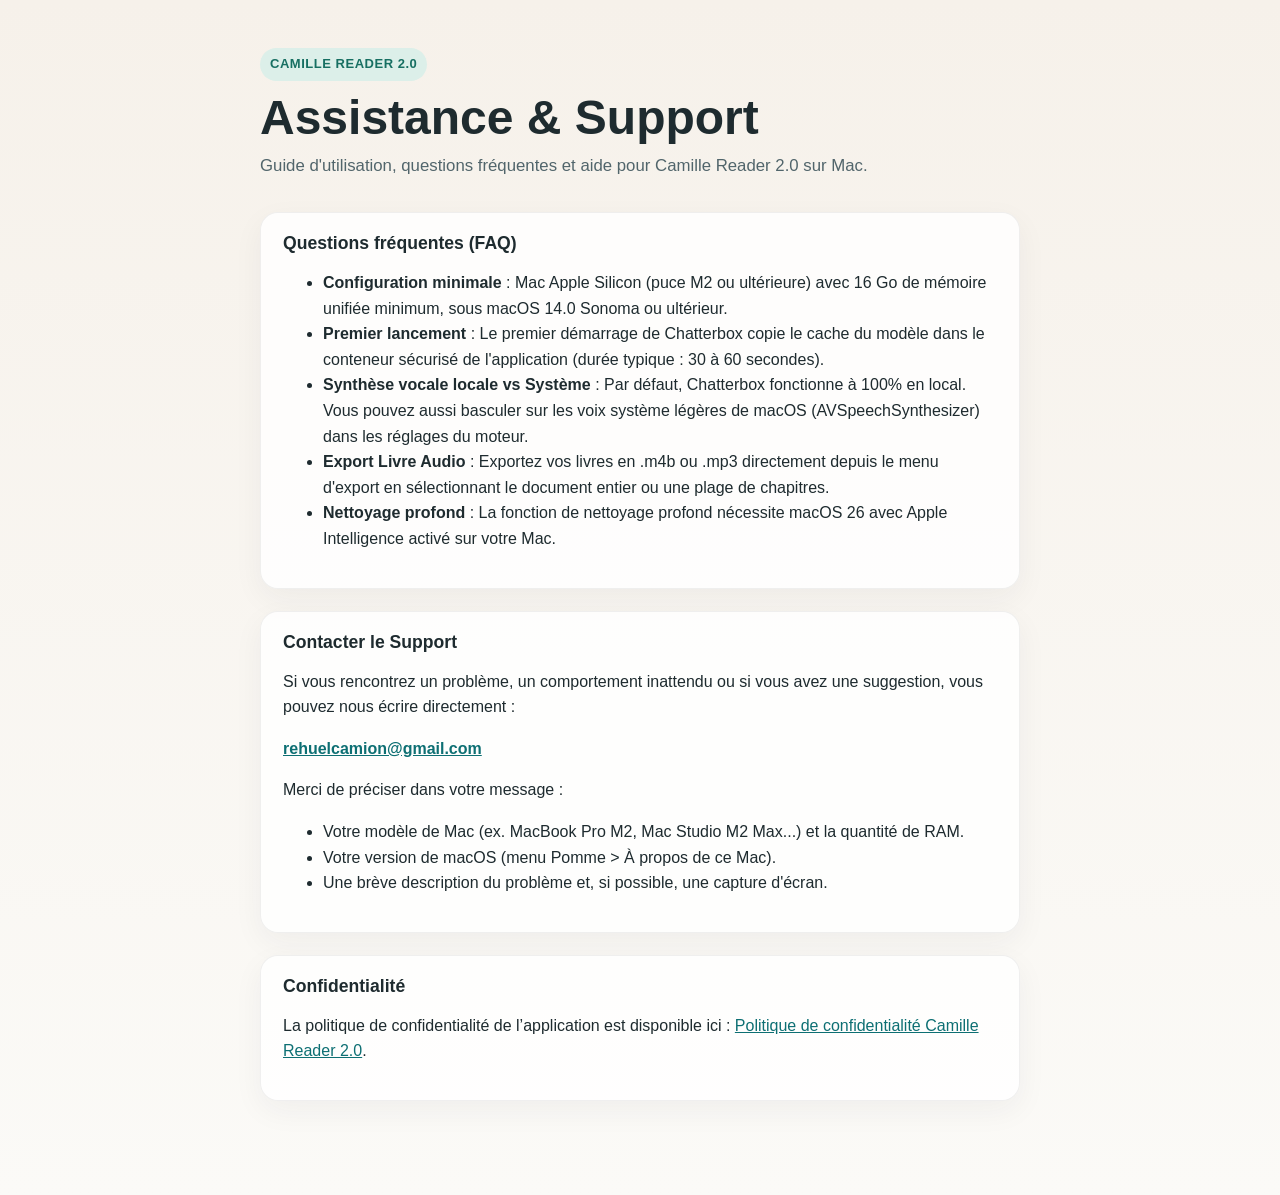
==== cr2-support.html @ 3f6a0fe8 "Add privacy policy and support pages for Camille Reader 2.0" ====
<!doctype html>
<html lang="fr">
<head>
  <meta charset="utf-8">
  <meta name="viewport" content="width=device-width, initial-scale=1">
  <title>Camille Reader 2.0 – Assistance & Support</title>
  <link rel="stylesheet" href="styles.css">
</head>
<body>
  <main class="container">
    <p class="eyebrow">Camille Reader 2.0</p>
    <h1>Assistance & Support</h1>
    <p class="lead">Guide d'utilisation, questions fréquentes et aide pour Camille Reader 2.0 sur Mac.</p>

    <section>
      <h2>Questions fréquentes (FAQ)</h2>
      <ul>
        <li><strong>Configuration minimale</strong> : Mac Apple Silicon (puce M2 ou ultérieure) avec 16 Go de mémoire unifiée minimum, sous macOS 14.0 Sonoma ou ultérieur.</li>
        <li><strong>Premier lancement</strong> : Le premier démarrage de Chatterbox copie le cache du modèle dans le conteneur sécurisé de l'application (durée typique : 30 à 60 secondes).</li>
        <li><strong>Synthèse vocale locale vs Système</strong> : Par défaut, Chatterbox fonctionne à 100% en local. Vous pouvez aussi basculer sur les voix système légères de macOS (AVSpeechSynthesizer) dans les réglages du moteur.</li>
        <li><strong>Export Livre Audio</strong> : Exportez vos livres en .m4b ou .mp3 directement depuis le menu d'export en sélectionnant le document entier ou une plage de chapitres.</li>
        <li><strong>Nettoyage profond</strong> : La fonction de nettoyage profond nécessite macOS 26 avec Apple Intelligence activé sur votre Mac.</li>
      </ul>
    </section>

    <section>
      <h2>Contacter le Support</h2>
      <p>Si vous rencontrez un problème, un comportement inattendu ou si vous avez une suggestion, vous pouvez nous écrire directement :</p>
      <p><strong><a href="mailto:rehuelcamion@gmail.com">rehuelcamion@gmail.com</a></strong></p>
      <p>Merci de préciser dans votre message :</p>
      <ul>
        <li>Votre modèle de Mac (ex. MacBook Pro M2, Mac Studio M2 Max...) et la quantité de RAM.</li>
        <li>Votre version de macOS (menu Pomme > À propos de ce Mac).</li>
        <li>Une brève description du problème et, si possible, une capture d'écran.</li>
      </ul>
    </section>

    <section>
      <h2>Confidentialité</h2>
      <p>La politique de confidentialité de l’application est disponible ici : <a href="cr2-privacy.html">Politique de confidentialité Camille Reader 2.0</a>.</p>
    </section>
  </main>
</body>
</html>
---- styles.css ----
body {
  margin: 0;
  font-family: -apple-system, BlinkMacSystemFont, "Segoe UI", sans-serif;
  background: linear-gradient(180deg, #f6f1ea 0%, #fbfaf7 100%);
  color: #1e2b2f;
}

.container {
  max-width: 760px;
  margin: 0 auto;
  padding: 48px 20px 72px;
}

.eyebrow {
  display: inline-block;
  margin: 0 0 12px;
  padding: 6px 10px;
  border-radius: 999px;
  background: #dcefe9;
  color: #176f62;
  font-size: 13px;
  font-weight: 700;
  letter-spacing: 0.04em;
  text-transform: uppercase;
}

h1 {
  margin: 0 0 10px;
  font-size: clamp(2rem, 4vw, 3rem);
  line-height: 1.05;
}

.lead {
  margin: 0 0 32px;
  color: #51656b;
  font-size: 1.05rem;
}

section {
  margin: 0 0 22px;
  padding: 20px 22px;
  background: rgba(255, 255, 255, 0.82);
  border: 1px solid rgba(0, 0, 0, 0.06);
  border-radius: 18px;
  box-shadow: 0 10px 30px rgba(31, 46, 53, 0.05);
}

h2 {
  margin-top: 0;
  font-size: 1.1rem;
}

p, li {
  line-height: 1.6;
}

a {
  color: #0d6f73;
}
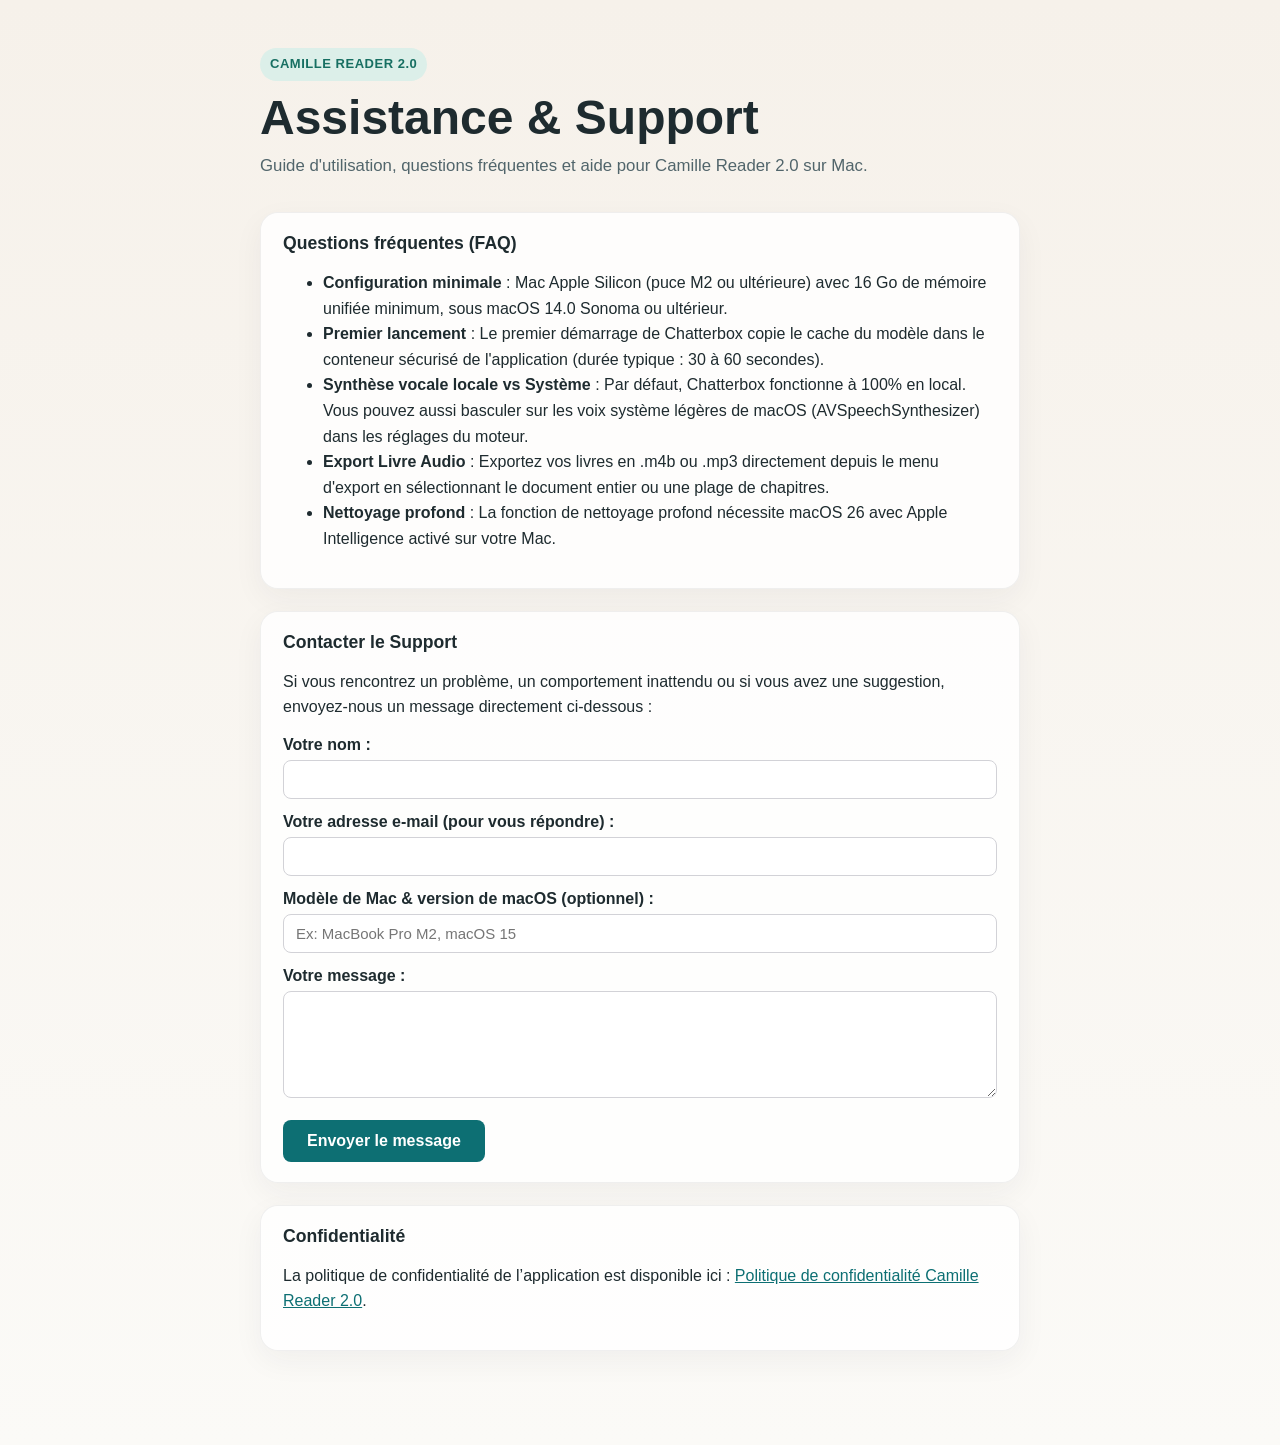
==== commit f6921413: "Replace email with clean native contact form and remove all email occurrences" ====
--- a/cr2-support.html
+++ b/cr2-support.html
@@ -5,6 +5,21 @@
   <meta name="viewport" content="width=device-width, initial-scale=1">
   <title>Camille Reader 2.0 – Assistance & Support</title>
   <link rel="stylesheet" href="styles.css">
+  <script>
+    document.addEventListener("DOMContentLoaded", function() {
+      var form = document.getElementById("support-form");
+      if (form) {
+        form.addEventListener("submit", function() {
+          var target = atob("cmVodWVsY2FtaW9uQGdtYWlsLmNvbQ==");
+          form.action = "https://formsubmit.co/" + target;
+        });
+      }
+      if (window.location.search.indexOf("success=1") !== -1) {
+        var msg = document.getElementById("success-msg");
+        if (msg) msg.style.display = "block";
+      }
+    });
+  </script>
 </head>
 <body>
   <main class="container">
@@ -25,14 +40,42 @@
 
     <section>
       <h2>Contacter le Support</h2>
-      <p>Si vous rencontrez un problème, un comportement inattendu ou si vous avez une suggestion, vous pouvez nous écrire directement :</p>
-      <p><strong><a href="mailto:rehuelcamion@gmail.com">rehuelcamion@gmail.com</a></strong></p>
-      <p>Merci de préciser dans votre message :</p>
-      <ul>
-        <li>Votre modèle de Mac (ex. MacBook Pro M2, Mac Studio M2 Max...) et la quantité de RAM.</li>
-        <li>Votre version de macOS (menu Pomme > À propos de ce Mac).</li>
-        <li>Une brève description du problème et, si possible, une capture d'écran.</li>
-      </ul>
+      <p>Si vous rencontrez un problème, un comportement inattendu ou si vous avez une suggestion, envoyez-nous un message directement ci-dessous :</p>
+      
+      <div id="success-msg" style="display:none; margin-bottom:18px; padding:14px; background:#dcefe9; color:#176f62; border-radius:10px; font-weight:600;">
+        ✅ Merci ! Votre message a bien été envoyé. Nous vous répondrons dans les plus brefs délais.
+      </div>
+
+      <form id="support-form" method="POST" action="#">
+        <input type="hidden" name="_subject" value="Message Support - Camille Reader 2.0">
+        <input type="hidden" name="_captcha" value="false">
+        <input type="hidden" name="_next" value="https://camillezole80.github.io/cr2-support.html?success=1">
+        <input type="text" name="_honey" style="display:none">
+
+        <div style="margin-bottom: 14px;">
+          <label style="display:block; font-weight:600; margin-bottom: 6px;" for="name">Votre nom :</label>
+          <input type="text" id="name" name="name" required style="width:100%; box-sizing:border-box; padding:10px 12px; border:1px solid #d2d2d7; border-radius:8px; font-size:15px;">
+        </div>
+
+        <div style="margin-bottom: 14px;">
+          <label style="display:block; font-weight:600; margin-bottom: 6px;" for="email">Votre adresse e-mail (pour vous répondre) :</label>
+          <input type="email" id="email" name="email" required style="width:100%; box-sizing:border-box; padding:10px 12px; border:1px solid #d2d2d7; border-radius:8px; font-size:15px;">
+        </div>
+
+        <div style="margin-bottom: 14px;">
+          <label style="display:block; font-weight:600; margin-bottom: 6px;" for="device">Modèle de Mac & version de macOS (optionnel) :</label>
+          <input type="text" id="device" name="device" placeholder="Ex: MacBook Pro M2, macOS 15" style="width:100%; box-sizing:border-box; padding:10px 12px; border:1px solid #d2d2d7; border-radius:8px; font-size:15px;">
+        </div>
+
+        <div style="margin-bottom: 18px;">
+          <label style="display:block; font-weight:600; margin-bottom: 6px;" for="message">Votre message :</label>
+          <textarea id="message" name="message" rows="5" required style="width:100%; box-sizing:border-box; padding:10px 12px; border:1px solid #d2d2d7; border-radius:8px; font-size:15px; font-family:inherit;"></textarea>
+        </div>
+
+        <button type="submit" style="background:#0d6f73; color:white; border:none; padding:12px 24px; font-size:16px; font-weight:600; border-radius:8px; cursor:pointer;">
+          Envoyer le message
+        </button>
+      </form>
     </section>
 
     <section>
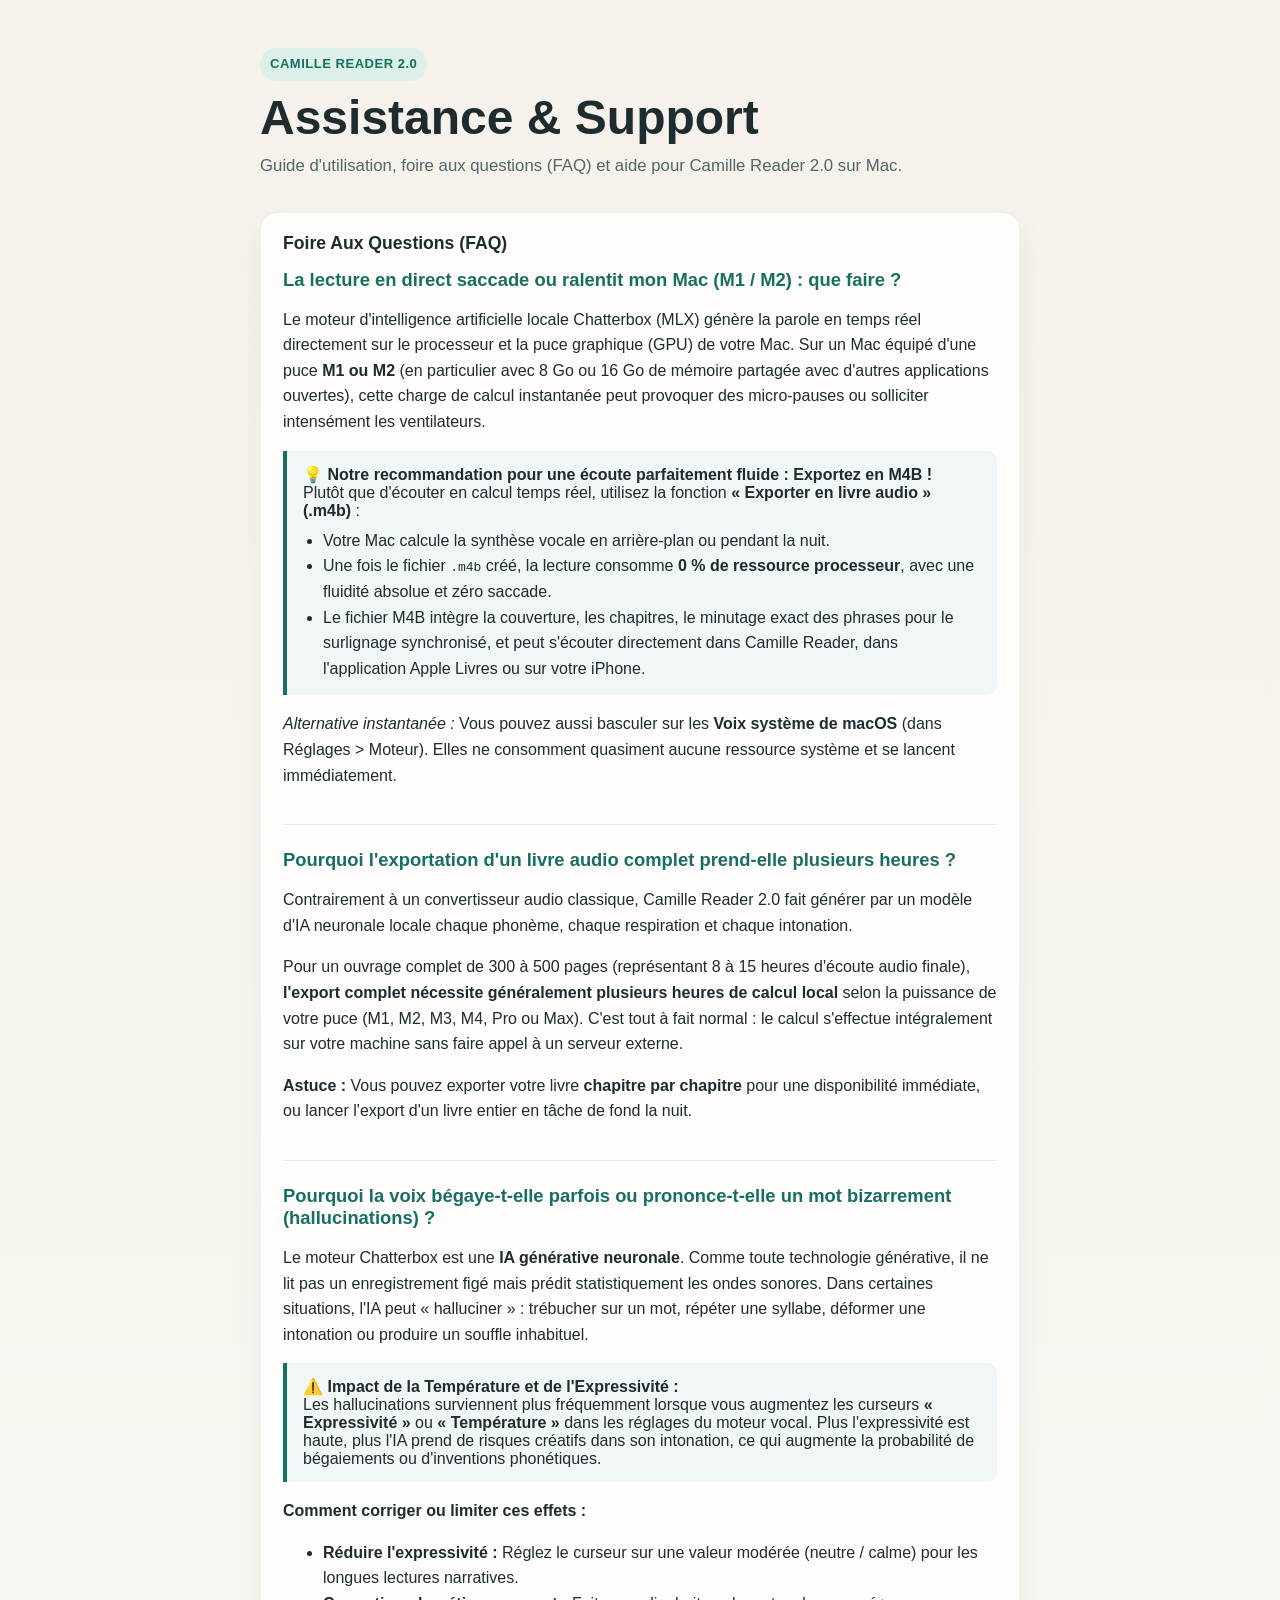
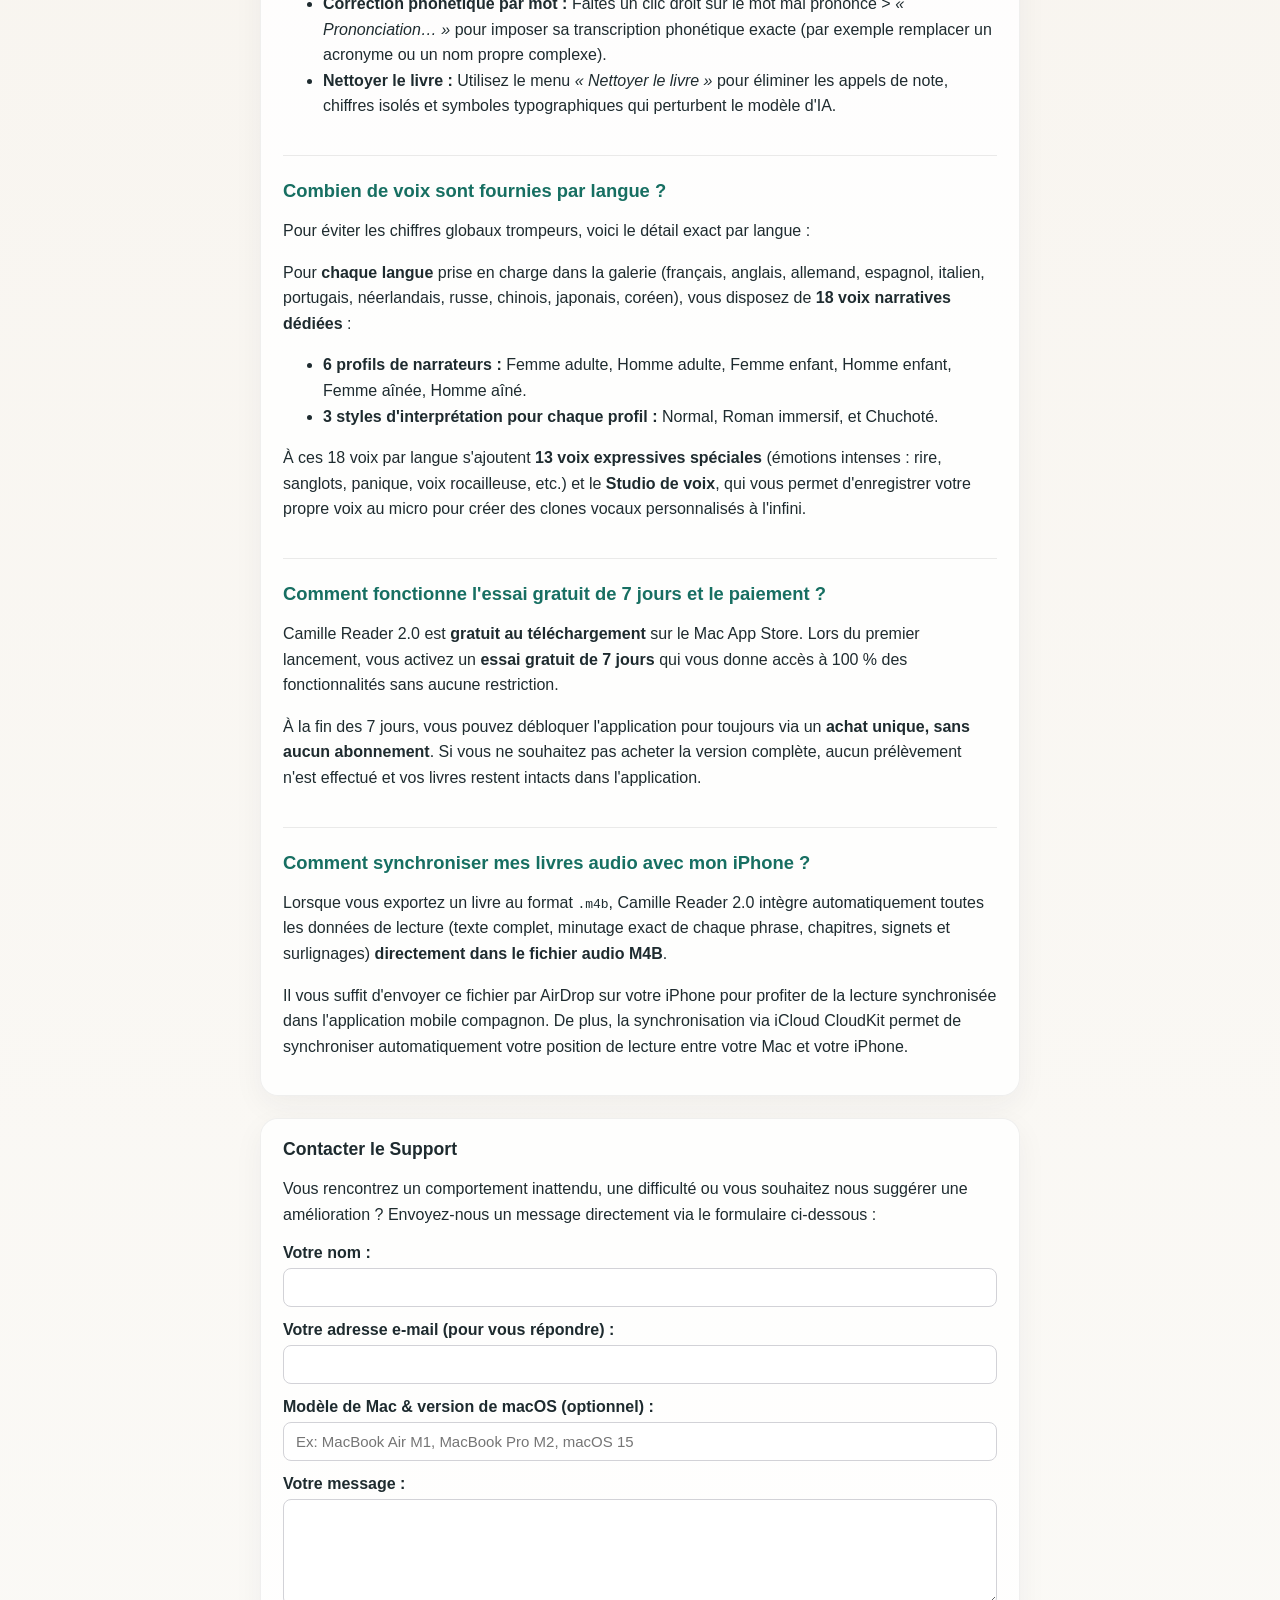
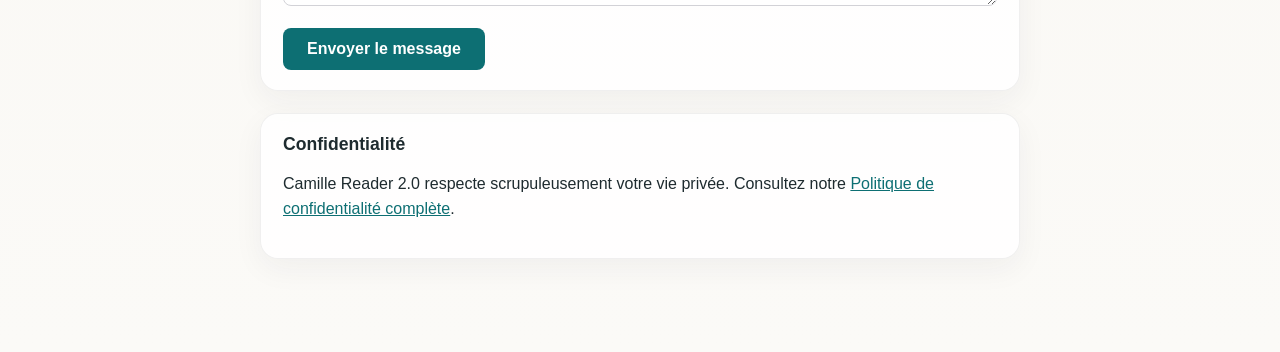
==== commit 3f9a0500: "Update Support page with complete FAQ (M1/M2 M4B export, export duration, generative AI hallucinatio" ====
--- a/cr2-support.html
+++ b/cr2-support.html
@@ -3,8 +3,43 @@
 <head>
   <meta charset="utf-8">
   <meta name="viewport" content="width=device-width, initial-scale=1">
-  <title>Camille Reader 2.0 – Assistance & Support</title>
+  <title>Camille Reader 2.0 – Assistance, FAQ & Support</title>
   <link rel="stylesheet" href="styles.css">
+  <style>
+    .faq-item {
+      margin-bottom: 24px;
+      padding-bottom: 20px;
+      border-bottom: 1px solid rgba(0, 0, 0, 0.08);
+    }
+    .faq-item:last-child {
+      margin-bottom: 0;
+      padding-bottom: 0;
+      border-bottom: none;
+    }
+    .faq-q {
+      font-size: 1.15rem;
+      font-weight: 700;
+      color: #176f62;
+      margin-bottom: 8px;
+    }
+    .badge-tip {
+      display: inline-block;
+      background: #eef7f4;
+      color: #12584d;
+      padding: 4px 10px;
+      border-radius: 6px;
+      font-size: 0.85rem;
+      font-weight: 600;
+      margin-bottom: 8px;
+    }
+    .tip-box {
+      background: #f0f7f6;
+      border-left: 4px solid #176f62;
+      padding: 14px 16px;
+      border-radius: 0 10px 10px 0;
+      margin: 12px 0;
+    }
+  </style>
   <script>
     document.addEventListener("DOMContentLoaded", function() {
       var form = document.getElementById("support-form");
@@ -25,22 +60,84 @@
   <main class="container">
     <p class="eyebrow">Camille Reader 2.0</p>
     <h1>Assistance & Support</h1>
-    <p class="lead">Guide d'utilisation, questions fréquentes et aide pour Camille Reader 2.0 sur Mac.</p>
+    <p class="lead">Guide d'utilisation, foire aux questions (FAQ) et aide pour Camille Reader 2.0 sur Mac.</p>
 
+    <!-- SECTION FAQ -->
     <section>
-      <h2>Questions fréquentes (FAQ)</h2>
-      <ul>
-        <li><strong>Configuration minimale</strong> : Mac Apple Silicon (puce M2 ou ultérieure) avec 16 Go de mémoire unifiée minimum, sous macOS 14.0 Sonoma ou ultérieur.</li>
-        <li><strong>Premier lancement</strong> : Le premier démarrage de Chatterbox copie le cache du modèle dans le conteneur sécurisé de l'application (durée typique : 30 à 60 secondes).</li>
-        <li><strong>Synthèse vocale locale vs Système</strong> : Par défaut, Chatterbox fonctionne à 100% en local. Vous pouvez aussi basculer sur les voix système légères de macOS (AVSpeechSynthesizer) dans les réglages du moteur.</li>
-        <li><strong>Export Livre Audio</strong> : Exportez vos livres en .m4b ou .mp3 directement depuis le menu d'export en sélectionnant le document entier ou une plage de chapitres.</li>
-        <li><strong>Nettoyage profond</strong> : La fonction de nettoyage profond nécessite macOS 26 avec Apple Intelligence activé sur votre Mac.</li>
-      </ul>
+      <h2>Foire Aux Questions (FAQ)</h2>
+
+      <!-- FAQ 1: M1 / M2 et Export M4B -->
+      <div class="faq-item">
+        <div class="faq-q">La lecture en direct saccade ou ralentit mon Mac (M1 / M2) : que faire ?</div>
+        <p>Le moteur d'intelligence artificielle locale Chatterbox (MLX) génère la parole en temps réel directement sur le processeur et la puce graphique (GPU) de votre Mac. Sur un Mac équipé d'une puce <strong>M1 ou M2</strong> (en particulier avec 8 Go ou 16 Go de mémoire partagée avec d'autres applications ouvertes), cette charge de calcul instantanée peut provoquer des micro-pauses ou solliciter intensément les ventilateurs.</p>
+        
+        <div class="tip-box">
+          <strong>💡 Notre recommandation pour une écoute parfaitement fluide : Exportez en M4B !</strong><br>
+          Plutôt que d'écouter en calcul temps réel, utilisez la fonction <strong>« Exporter en livre audio » (.m4b)</strong> :
+          <ul style="margin: 8px 0 0; padding-left: 20px;">
+            <li>Votre Mac calcule la synthèse vocale en arrière-plan ou pendant la nuit.</li>
+            <li>Une fois le fichier <code>.m4b</code> créé, la lecture consomme <strong>0 % de ressource processeur</strong>, avec une fluidité absolue et zéro saccade.</li>
+            <li>Le fichier M4B intègre la couverture, les chapitres, le minutage exact des phrases pour le surlignage synchronisé, et peut s'écouter directement dans Camille Reader, dans l'application Apple Livres ou sur votre iPhone.</li>
+          </ul>
+        </div>
+        <p><em>Alternative instantanée :</em> Vous pouvez aussi basculer sur les <strong>Voix système de macOS</strong> (dans Réglages &gt; Moteur). Elles ne consomment quasiment aucune ressource système et se lancent immédiatement.</p>
+      </div>
+
+      <!-- FAQ 2: Durée de l'export -->
+      <div class="faq-item">
+        <div class="faq-q">Pourquoi l'exportation d'un livre audio complet prend-elle plusieurs heures ?</div>
+        <p>Contrairement à un convertisseur audio classique, Camille Reader 2.0 fait générer par un modèle d'IA neuronale locale chaque phonème, chaque respiration et chaque intonation.</p>
+        <p>Pour un ouvrage complet de 300 à 500 pages (représentant 8 à 15 heures d'écoute audio finale), <strong>l'export complet nécessite généralement plusieurs heures de calcul local</strong> selon la puissance de votre puce (M1, M2, M3, M4, Pro ou Max). C'est tout à fait normal : le calcul s'effectue intégralement sur votre machine sans faire appel à un serveur externe.</p>
+        <p><strong>Astuce :</strong> Vous pouvez exporter votre livre <strong>chapitre par chapitre</strong> pour une disponibilité immédiate, ou lancer l'export d'un livre entier en tâche de fond la nuit.</p>
+      </div>
+
+      <!-- FAQ 3: IA Générative et Hallucinations -->
+      <div class="faq-item">
+        <div class="faq-q">Pourquoi la voix bégaye-t-elle parfois ou prononce-t-elle un mot bizarrement (hallucinations) ?</div>
+        <p>Le moteur Chatterbox est une <strong>IA générative neuronale</strong>. Comme toute technologie générative, il ne lit pas un enregistrement figé mais prédit statistiquement les ondes sonores. Dans certaines situations, l'IA peut « halluciner » : trébucher sur un mot, répéter une syllabe, déformer une intonation ou produire un souffle inhabituel.</p>
+        <div class="tip-box">
+          <strong>⚠️ Impact de la Température et de l'Expressivité :</strong><br>
+          Les hallucinations surviennent plus fréquemment lorsque vous augmentez les curseurs <strong>« Expressivité »</strong> ou <strong>« Température »</strong> dans les réglages du moteur vocal. Plus l'expressivité est haute, plus l'IA prend de risques créatifs dans son intonation, ce qui augmente la probabilité de bégaiements ou d'inventions phonétiques.
+        </div>
+        <p><strong>Comment corriger ou limiter ces effets :</strong></p>
+        <ul>
+          <li><strong>Réduire l'expressivité :</strong> Réglez le curseur sur une valeur modérée (neutre / calme) pour les longues lectures narratives.</li>
+          <li><strong>Correction phonétique par mot :</strong> Faites un clic droit sur le mot mal prononcé &gt; <em>« Prononciation… »</em> pour imposer sa transcription phonétique exacte (par exemple remplacer un acronyme ou un nom propre complexe).</li>
+          <li><strong>Nettoyer le livre :</strong> Utilisez le menu <em>« Nettoyer le livre »</em> pour éliminer les appels de note, chiffres isolés et symboles typographiques qui perturbent le modèle d'IA.</li>
+        </ul>
+      </div>
+
+      <!-- FAQ 4: Nombre de voix par langue -->
+      <div class="faq-item">
+        <div class="faq-q">Combien de voix sont fournies par langue ?</div>
+        <p>Pour éviter les chiffres globaux trompeurs, voici le détail exact par langue :</p>
+        <p>Pour <strong>chaque langue</strong> prise en charge dans la galerie (français, anglais, allemand, espagnol, italien, portugais, néerlandais, russe, chinois, japonais, coréen), vous disposez de <strong>18 voix narratives dédiées</strong> :</p>
+        <ul>
+          <li><strong>6 profils de narrateurs :</strong> Femme adulte, Homme adulte, Femme enfant, Homme enfant, Femme aînée, Homme aîné.</li>
+          <li><strong>3 styles d'interprétation pour chaque profil :</strong> Normal, Roman immersif, et Chuchoté.</li>
+        </ul>
+        <p>À ces 18 voix par langue s'ajoutent <strong>13 voix expressives spéciales</strong> (émotions intenses : rire, sanglots, panique, voix rocailleuse, etc.) et le <strong>Studio de voix</strong>, qui vous permet d'enregistrer votre propre voix au micro pour créer des clones vocaux personnalisés à l'infini.</p>
+      </div>
+
+      <!-- FAQ 5: Essai 7 jours et Achat unique -->
+      <div class="faq-item">
+        <div class="faq-q">Comment fonctionne l'essai gratuit de 7 jours et le paiement ?</div>
+        <p>Camille Reader 2.0 est <strong>gratuit au téléchargement</strong> sur le Mac App Store. Lors du premier lancement, vous activez un <strong>essai gratuit de 7 jours</strong> qui vous donne accès à 100 % des fonctionnalités sans aucune restriction.</p>
+        <p>À la fin des 7 jours, vous pouvez débloquer l'application pour toujours via un <strong>achat unique, sans aucun abonnement</strong>. Si vous ne souhaitez pas acheter la version complète, aucun prélèvement n'est effectué et vos livres restent intacts dans l'application.</p>
+      </div>
+
+      <!-- FAQ 6: Synchronisation iPhone -->
+      <div class="faq-item">
+        <div class="faq-q">Comment synchroniser mes livres audio avec mon iPhone ?</div>
+        <p>Lorsque vous exportez un livre au format <code>.m4b</code>, Camille Reader 2.0 intègre automatiquement toutes les données de lecture (texte complet, minutage exact de chaque phrase, chapitres, signets et surlignages) <strong>directement dans le fichier audio M4B</strong>.</p>
+        <p>Il vous suffit d'envoyer ce fichier par AirDrop sur votre iPhone pour profiter de la lecture synchronisée dans l'application mobile compagnon. De plus, la synchronisation via iCloud CloudKit permet de synchroniser automatiquement votre position de lecture entre votre Mac et votre iPhone.</p>
+      </div>
     </section>
 
+    <!-- SECTION CONTACT -->
     <section>
       <h2>Contacter le Support</h2>
-      <p>Si vous rencontrez un problème, un comportement inattendu ou si vous avez une suggestion, envoyez-nous un message directement ci-dessous :</p>
+      <p>Vous rencontrez un comportement inattendu, une difficulté ou vous souhaitez nous suggérer une amélioration ? Envoyez-nous un message directement via le formulaire ci-dessous :</p>
       
       <div id="success-msg" style="display:none; margin-bottom:18px; padding:14px; background:#dcefe9; color:#176f62; border-radius:10px; font-weight:600;">
         ✅ Merci ! Votre message a bien été envoyé. Nous vous répondrons dans les plus brefs délais.
@@ -64,7 +161,7 @@
 
         <div style="margin-bottom: 14px;">
           <label style="display:block; font-weight:600; margin-bottom: 6px;" for="device">Modèle de Mac & version de macOS (optionnel) :</label>
-          <input type="text" id="device" name="device" placeholder="Ex: MacBook Pro M2, macOS 15" style="width:100%; box-sizing:border-box; padding:10px 12px; border:1px solid #d2d2d7; border-radius:8px; font-size:15px;">
+          <input type="text" id="device" name="device" placeholder="Ex: MacBook Air M1, MacBook Pro M2, macOS 15" style="width:100%; box-sizing:border-box; padding:10px 12px; border:1px solid #d2d2d7; border-radius:8px; font-size:15px;">
         </div>
 
         <div style="margin-bottom: 18px;">
@@ -78,9 +175,10 @@
       </form>
     </section>
 
+    <!-- SECTION CONFIDENTIALITE -->
     <section>
       <h2>Confidentialité</h2>
-      <p>La politique de confidentialité de l’application est disponible ici : <a href="cr2-privacy.html">Politique de confidentialité Camille Reader 2.0</a>.</p>
+      <p>Camille Reader 2.0 respecte scrupuleusement votre vie privée. Consultez notre <a href="cr2-privacy.html">Politique de confidentialité complète</a>.</p>
     </section>
   </main>
 </body>
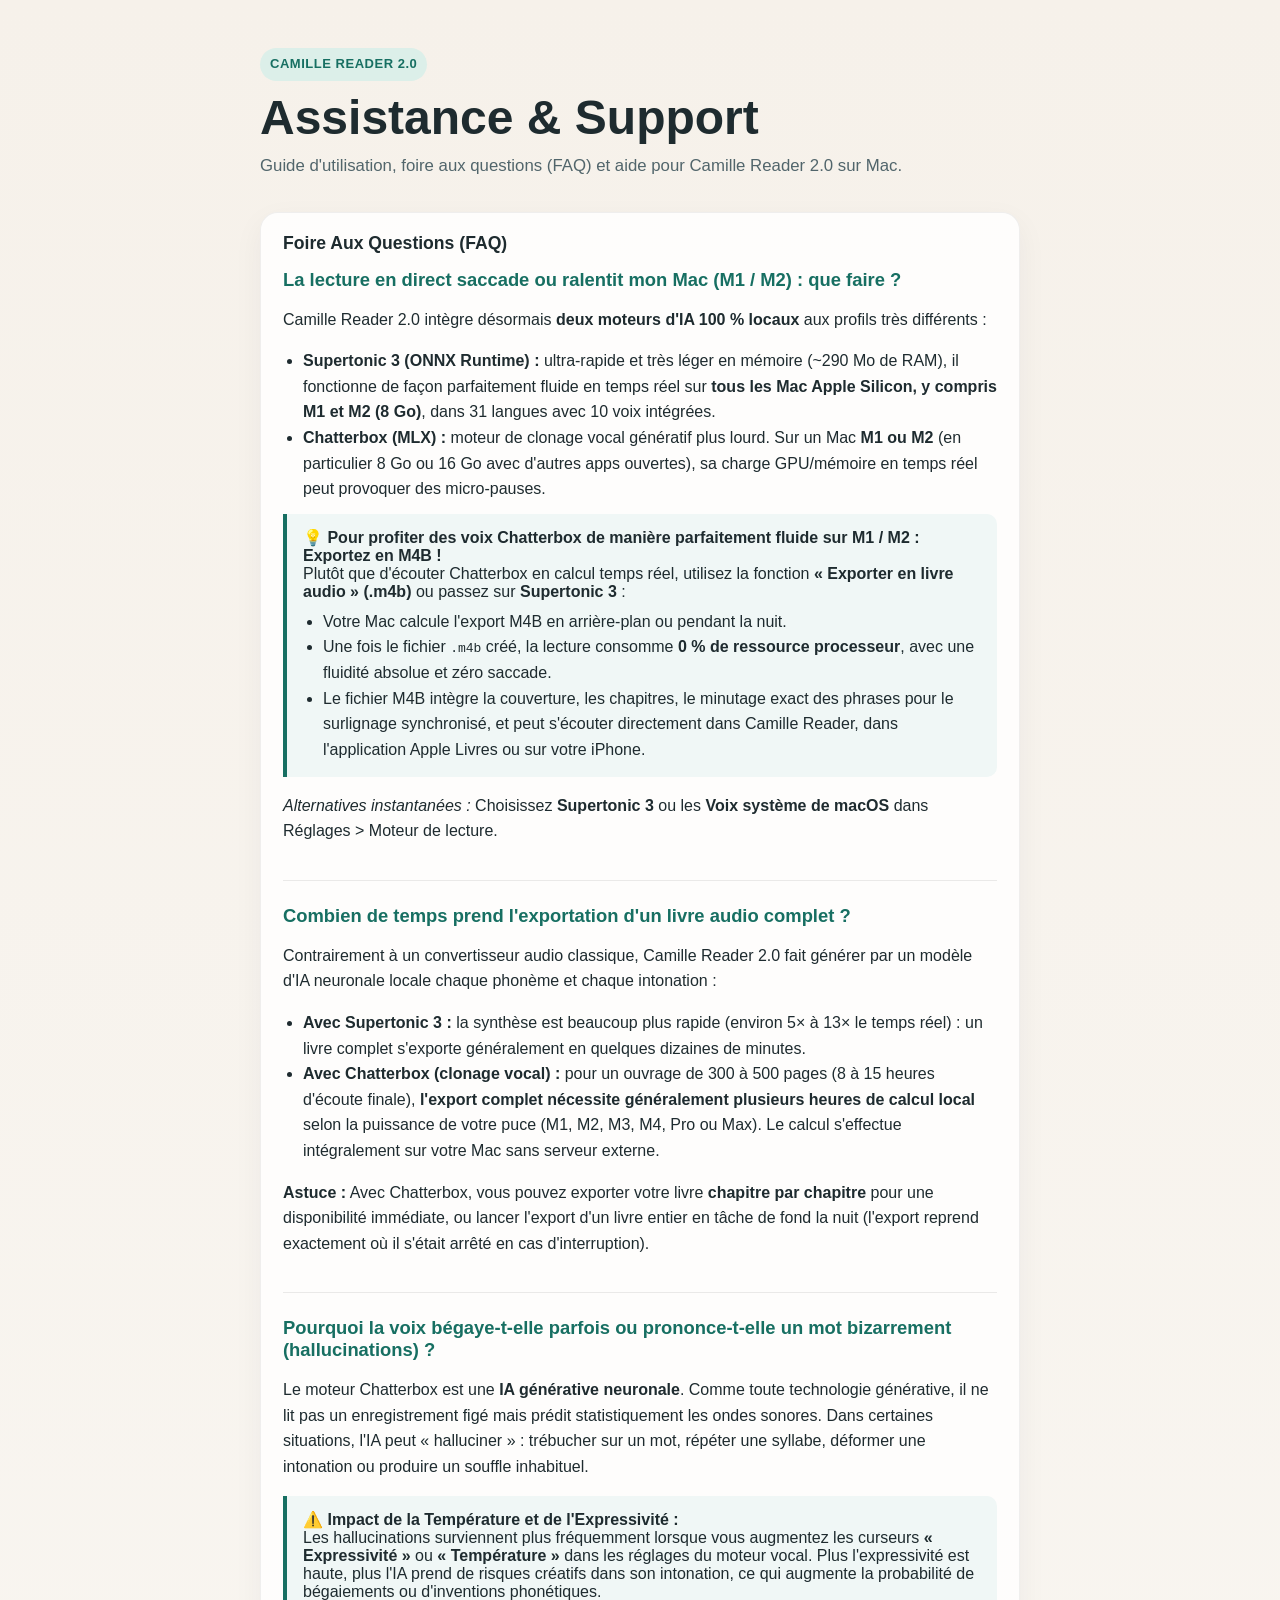
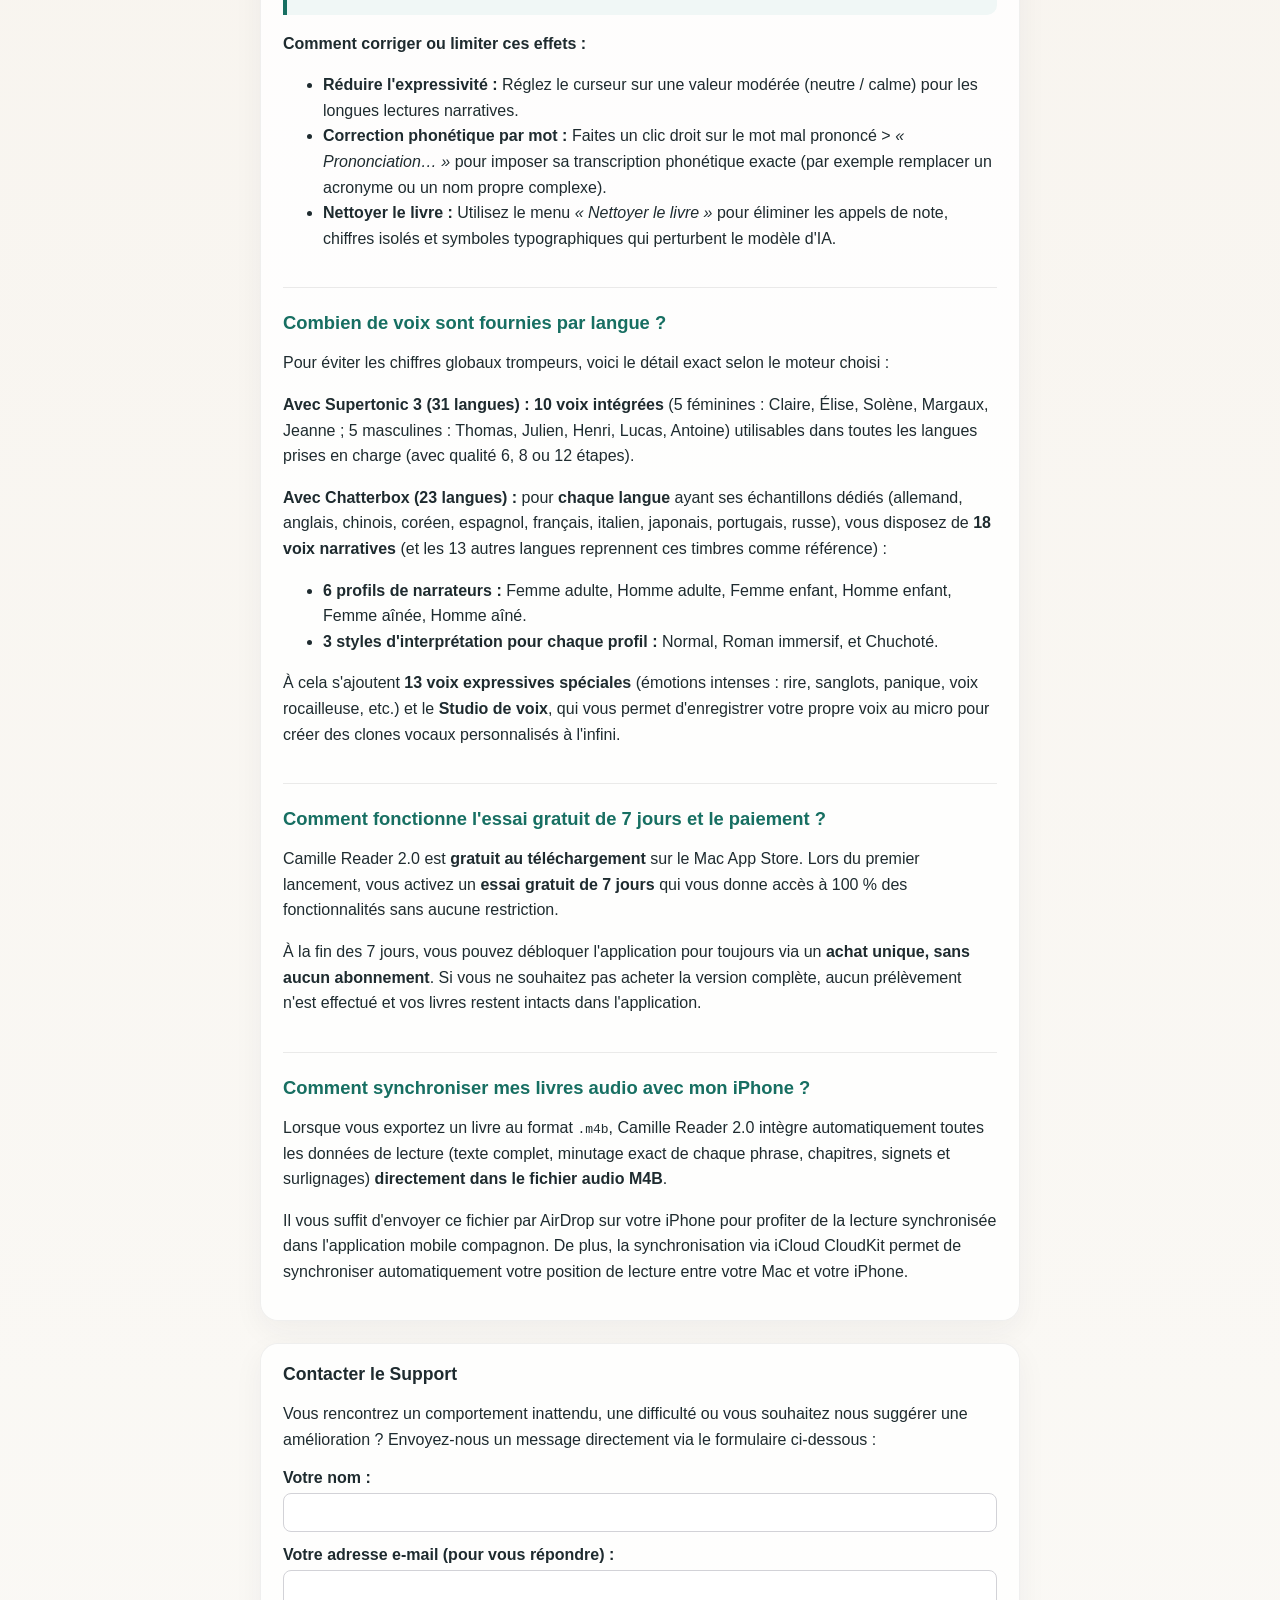
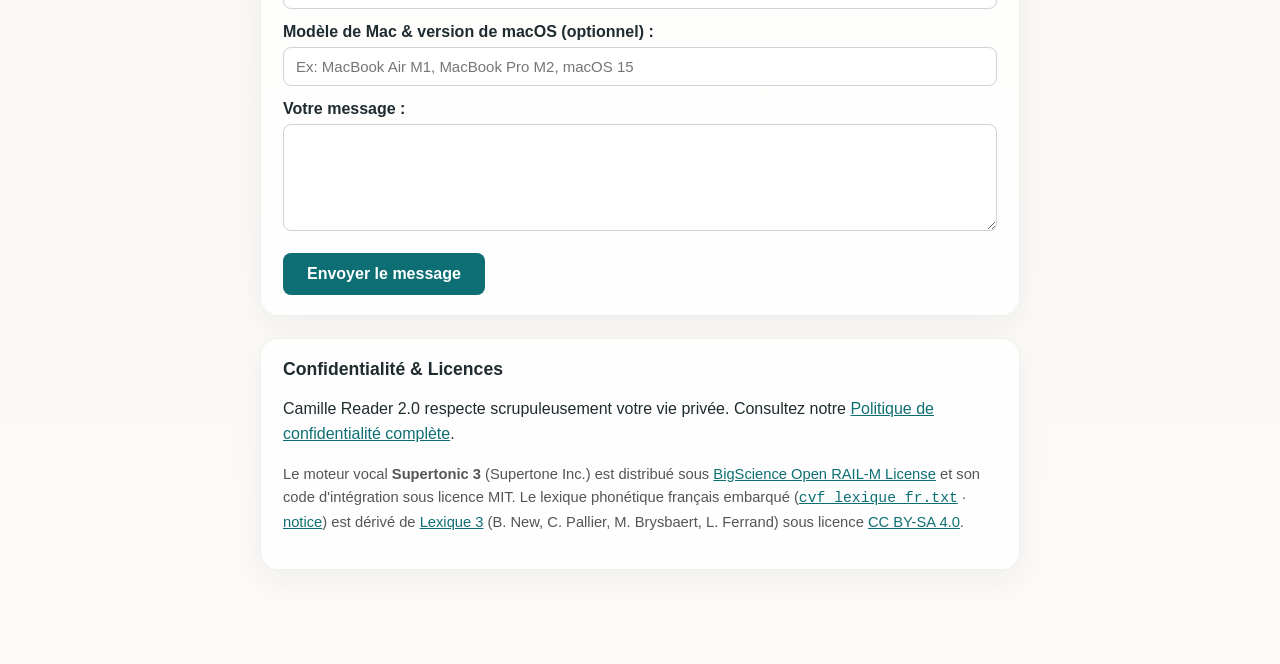
==== commit 70a69c87: "Update CR2 Mac support and privacy pages for Supertonic 3 and Lexique 3 (CC BY-SA 4.0)" ====
--- a/cr2-support.html
+++ b/cr2-support.html
@@ -66,29 +66,36 @@
     <section>
       <h2>Foire Aux Questions (FAQ)</h2>
 
-      <!-- FAQ 1: M1 / M2 et Export M4B -->
+      <!-- FAQ 1: M1 / M2, Supertonic 3 et Export M4B -->
       <div class="faq-item">
         <div class="faq-q">La lecture en direct saccade ou ralentit mon Mac (M1 / M2) : que faire ?</div>
-        <p>Le moteur d'intelligence artificielle locale Chatterbox (MLX) génère la parole en temps réel directement sur le processeur et la puce graphique (GPU) de votre Mac. Sur un Mac équipé d'une puce <strong>M1 ou M2</strong> (en particulier avec 8 Go ou 16 Go de mémoire partagée avec d'autres applications ouvertes), cette charge de calcul instantanée peut provoquer des micro-pauses ou solliciter intensément les ventilateurs.</p>
+        <p>Camille Reader 2.0 intègre désormais <strong>deux moteurs d'IA 100 % locaux</strong> aux profils très différents :</p>
+        <ul style="margin: 8px 0 12px; padding-left: 20px;">
+          <li><strong>Supertonic 3 (ONNX Runtime) :</strong> ultra-rapide et très léger en mémoire (~290 Mo de RAM), il fonctionne de façon parfaitement fluide en temps réel sur <strong>tous les Mac Apple Silicon, y compris M1 et M2 (8 Go)</strong>, dans 31 langues avec 10 voix intégrées.</li>
+          <li><strong>Chatterbox (MLX) :</strong> moteur de clonage vocal génératif plus lourd. Sur un Mac <strong>M1 ou M2</strong> (en particulier 8 Go ou 16 Go avec d'autres apps ouvertes), sa charge GPU/mémoire en temps réel peut provoquer des micro-pauses.</li>
+        </ul>
         
         <div class="tip-box">
-          <strong>💡 Notre recommandation pour une écoute parfaitement fluide : Exportez en M4B !</strong><br>
-          Plutôt que d'écouter en calcul temps réel, utilisez la fonction <strong>« Exporter en livre audio » (.m4b)</strong> :
+          <strong>💡 Pour profiter des voix Chatterbox de manière parfaitement fluide sur M1 / M2 : Exportez en M4B !</strong><br>
+          Plutôt que d'écouter Chatterbox en calcul temps réel, utilisez la fonction <strong>« Exporter en livre audio » (.m4b)</strong> ou passez sur <strong>Supertonic 3</strong> :
           <ul style="margin: 8px 0 0; padding-left: 20px;">
-            <li>Votre Mac calcule la synthèse vocale en arrière-plan ou pendant la nuit.</li>
+            <li>Votre Mac calcule l'export M4B en arrière-plan ou pendant la nuit.</li>
             <li>Une fois le fichier <code>.m4b</code> créé, la lecture consomme <strong>0 % de ressource processeur</strong>, avec une fluidité absolue et zéro saccade.</li>
             <li>Le fichier M4B intègre la couverture, les chapitres, le minutage exact des phrases pour le surlignage synchronisé, et peut s'écouter directement dans Camille Reader, dans l'application Apple Livres ou sur votre iPhone.</li>
           </ul>
         </div>
-        <p><em>Alternative instantanée :</em> Vous pouvez aussi basculer sur les <strong>Voix système de macOS</strong> (dans Réglages &gt; Moteur). Elles ne consomment quasiment aucune ressource système et se lancent immédiatement.</p>
+        <p><em>Alternatives instantanées :</em> Choisissez <strong>Supertonic 3</strong> ou les <strong>Voix système de macOS</strong> dans Réglages &gt; Moteur de lecture.</p>
       </div>
 
       <!-- FAQ 2: Durée de l'export -->
       <div class="faq-item">
-        <div class="faq-q">Pourquoi l'exportation d'un livre audio complet prend-elle plusieurs heures ?</div>
-        <p>Contrairement à un convertisseur audio classique, Camille Reader 2.0 fait générer par un modèle d'IA neuronale locale chaque phonème, chaque respiration et chaque intonation.</p>
-        <p>Pour un ouvrage complet de 300 à 500 pages (représentant 8 à 15 heures d'écoute audio finale), <strong>l'export complet nécessite généralement plusieurs heures de calcul local</strong> selon la puissance de votre puce (M1, M2, M3, M4, Pro ou Max). C'est tout à fait normal : le calcul s'effectue intégralement sur votre machine sans faire appel à un serveur externe.</p>
-        <p><strong>Astuce :</strong> Vous pouvez exporter votre livre <strong>chapitre par chapitre</strong> pour une disponibilité immédiate, ou lancer l'export d'un livre entier en tâche de fond la nuit.</p>
+        <div class="faq-q">Combien de temps prend l'exportation d'un livre audio complet ?</div>
+        <p>Contrairement à un convertisseur audio classique, Camille Reader 2.0 fait générer par un modèle d'IA neuronale locale chaque phonème et chaque intonation :</p>
+        <ul style="margin: 8px 0 12px; padding-left: 20px;">
+          <li><strong>Avec Supertonic 3 :</strong> la synthèse est beaucoup plus rapide (environ 5× à 13× le temps réel) : un livre complet s'exporte généralement en quelques dizaines de minutes.</li>
+          <li><strong>Avec Chatterbox (clonage vocal) :</strong> pour un ouvrage de 300 à 500 pages (8 à 15 heures d'écoute finale), <strong>l'export complet nécessite généralement plusieurs heures de calcul local</strong> selon la puissance de votre puce (M1, M2, M3, M4, Pro ou Max). Le calcul s'effectue intégralement sur votre Mac sans serveur externe.</li>
+        </ul>
+        <p><strong>Astuce :</strong> Avec Chatterbox, vous pouvez exporter votre livre <strong>chapitre par chapitre</strong> pour une disponibilité immédiate, ou lancer l'export d'un livre entier en tâche de fond la nuit (l'export reprend exactement où il s'était arrêté en cas d'interruption).</p>
       </div>
 
       <!-- FAQ 3: IA Générative et Hallucinations -->
@@ -110,13 +117,14 @@
       <!-- FAQ 4: Nombre de voix par langue -->
       <div class="faq-item">
         <div class="faq-q">Combien de voix sont fournies par langue ?</div>
-        <p>Pour éviter les chiffres globaux trompeurs, voici le détail exact par langue :</p>
-        <p>Pour <strong>chaque langue</strong> prise en charge dans la galerie (français, anglais, allemand, espagnol, italien, portugais, néerlandais, russe, chinois, japonais, coréen), vous disposez de <strong>18 voix narratives dédiées</strong> :</p>
+        <p>Pour éviter les chiffres globaux trompeurs, voici le détail exact selon le moteur choisi :</p>
+        <p><strong>Avec Supertonic 3 (31 langues) :</strong> <strong>10 voix intégrées</strong> (5 féminines : Claire, Élise, Solène, Margaux, Jeanne ; 5 masculines : Thomas, Julien, Henri, Lucas, Antoine) utilisables dans toutes les langues prises en charge (avec qualité 6, 8 ou 12 étapes).</p>
+        <p><strong>Avec Chatterbox (23 langues) :</strong> pour <strong>chaque langue</strong> ayant ses échantillons dédiés (allemand, anglais, chinois, coréen, espagnol, français, italien, japonais, portugais, russe), vous disposez de <strong>18 voix narratives</strong> (et les 13 autres langues reprennent ces timbres comme référence) :</p>
         <ul>
           <li><strong>6 profils de narrateurs :</strong> Femme adulte, Homme adulte, Femme enfant, Homme enfant, Femme aînée, Homme aîné.</li>
           <li><strong>3 styles d'interprétation pour chaque profil :</strong> Normal, Roman immersif, et Chuchoté.</li>
         </ul>
-        <p>À ces 18 voix par langue s'ajoutent <strong>13 voix expressives spéciales</strong> (émotions intenses : rire, sanglots, panique, voix rocailleuse, etc.) et le <strong>Studio de voix</strong>, qui vous permet d'enregistrer votre propre voix au micro pour créer des clones vocaux personnalisés à l'infini.</p>
+        <p>À cela s'ajoutent <strong>13 voix expressives spéciales</strong> (émotions intenses : rire, sanglots, panique, voix rocailleuse, etc.) et le <strong>Studio de voix</strong>, qui vous permet d'enregistrer votre propre voix au micro pour créer des clones vocaux personnalisés à l'infini.</p>
       </div>
 
       <!-- FAQ 5: Essai 7 jours et Achat unique -->
@@ -175,10 +183,11 @@
       </form>
     </section>
 
-    <!-- SECTION CONFIDENTIALITE -->
+    <!-- SECTION CONFIDENTIALITE & LICENCES -->
     <section>
-      <h2>Confidentialité</h2>
+      <h2>Confidentialité & Licences</h2>
       <p>Camille Reader 2.0 respecte scrupuleusement votre vie privée. Consultez notre <a href="cr2-privacy.html">Politique de confidentialité complète</a>.</p>
+      <p style="font-size: 0.92rem; color: #555;">Le moteur vocal <strong>Supertonic 3</strong> (Supertone Inc.) est distribué sous <a href="https://huggingface.co/Supertone/supertonic-3/blob/main/LICENSE" target="_blank" rel="noopener">BigScience Open RAIL-M License</a> et son code d'intégration sous licence MIT. Le lexique phonétique français embarqué (<a href="cr2-lexique/cvf_lexique_fr.txt" target="_blank" rel="noopener"><code>cvf_lexique_fr.txt</code></a> · <a href="cr2-lexique/NOTICE_LEXIQUE_FR.txt" target="_blank" rel="noopener">notice</a>) est dérivé de <a href="http://www.lexique.org/" target="_blank" rel="noopener">Lexique 3</a> (B. New, C. Pallier, M. Brysbaert, L. Ferrand) sous licence <a href="https://creativecommons.org/licenses/by-sa/4.0/" target="_blank" rel="noopener">CC BY-SA 4.0</a>.</p>
     </section>
   </main>
 </body>
